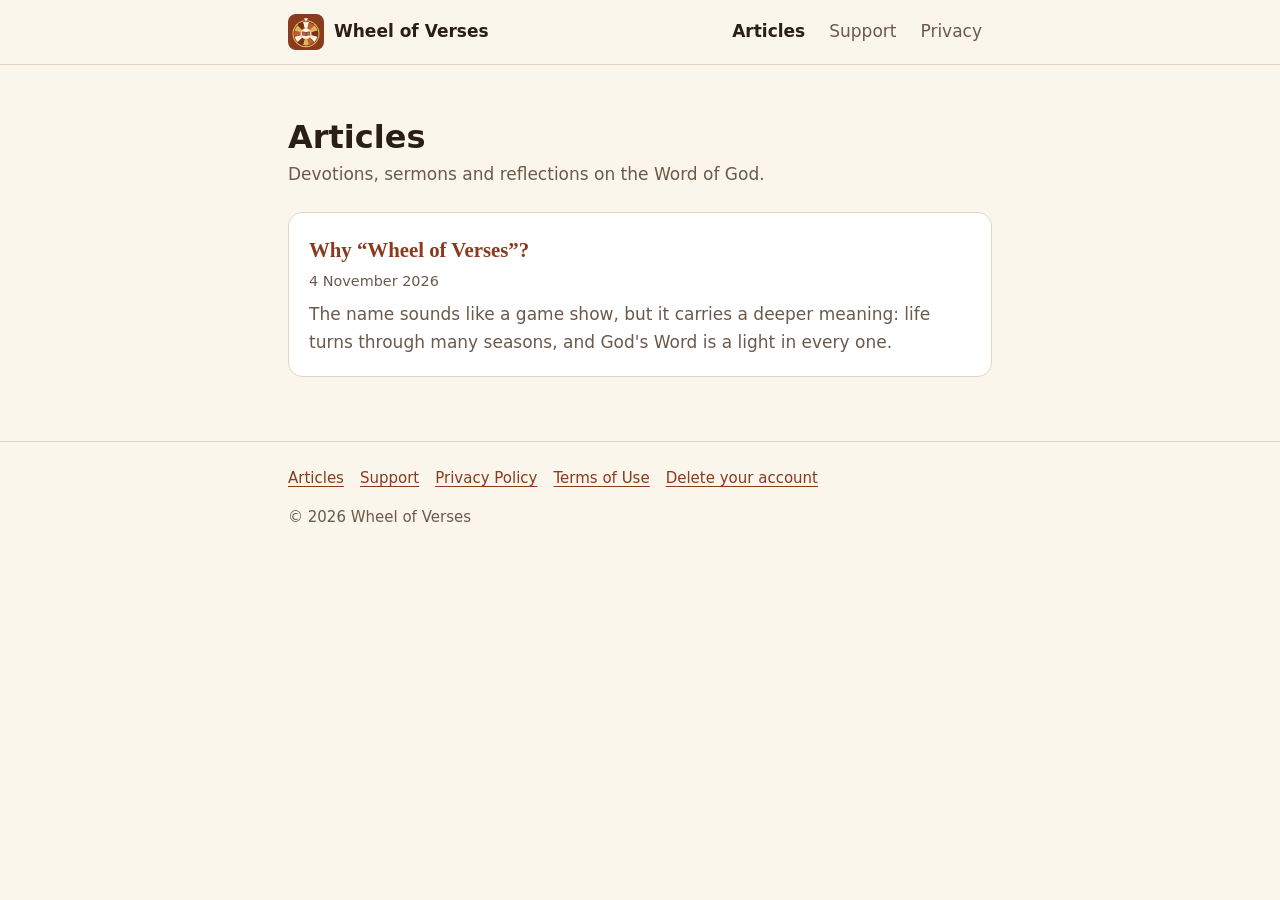
==== articles/index.html @ b849d462 "Initial Upload" ====
<!doctype html>
<html lang="en">
<head>
  <meta charset="utf-8">
  <meta name="viewport" content="width=device-width, initial-scale=1">
  <title>Articles – Wheel of Verses</title>
  <meta name="description" content="Devotions, sermons and articles from Wheel of Verses.">
  <link rel="icon" href="/assets/logo.svg" type="image/svg+xml">
  <link rel="apple-touch-icon" href="/assets/apple-touch-icon.png">
  <link rel="stylesheet" href="/assets/style.css">
</head>
<body>
  <header class="site-header">
    <div class="wrap">
      <a class="brand" href="/"><img src="/assets/logo.svg" alt="" width="36" height="36">Wheel of Verses</a>
      <nav class="nav" aria-label="Main">
        <a href="/articles/" aria-current="page">Articles</a>
        <a href="/support/">Support</a>
        <a href="/privacy/">Privacy</a>
      </nav>
    </div>
  </header>

  <main class="wrap doc">
    <h1>Articles</h1>
    <p class="updated">Devotions, sermons and reflections on the Word of God.</p>

    <!-- Newest first. To add an article, copy one <li> block and change the link, title, date and summary. -->
    <ul class="post-list">
      <li>
        <a href="/articles/why-wheel-of-verses/">
          <h2>Why “Wheel of Verses”?</h2>
          <p class="byline"><time datetime="2026-11-04">4 November 2026</time></p>
          <p>The name sounds like a game show, but it carries a deeper meaning: life turns through many seasons, and God's Word is a light in every one.</p>
        </a>
      </li>
    </ul>
  </main>

  <footer class="site-footer">
    <div class="wrap">
      <nav aria-label="Footer">
        <a href="/articles/">Articles</a>
        <a href="/support/">Support</a>
        <a href="/privacy/">Privacy Policy</a>
        <a href="/terms/">Terms of Use</a>
        <a href="/delete-account/">Delete your account</a>
      </nav>
      <p>© 2026 Wheel of Verses</p>
    </div>
  </footer>
</body>
</html>
---- assets/style.css ----
/* Wheel of Verses website. Same colours as the app (src/styles/base.css). */
:root {
  --bg: #fbf6ec;
  --surface: #ffffff;
  --surface-2: #f3eadb;
  --text: #2a1f17;
  --text-muted: #6b5a4b;
  --line: #e2d5c1;
  --primary: #8a3a1e;
  --primary-ink: #ffffff;
  --gold: #b8862a;
  --gold-soft: #f4e3bd;
  --focus: #1d5fa8;
  --font-ui: system-ui, -apple-system, 'Segoe UI', Roboto, 'Noto Sans', sans-serif;
  --font-verse: Georgia, 'Noto Serif', 'Times New Roman', serif;
  --radius: 14px;
  --max: 46rem;
}
@media (prefers-color-scheme: dark) {
  :root {
    --bg: #1b1612;
    --surface: #26201a;
    --surface-2: #322921;
    --text: #f4ebdd;
    --text-muted: #bfae98;
    --line: #463a2e;
    --primary: #e08a5f;
    --primary-ink: #1b1612;
    --gold: #e1b45a;
    --gold-soft: #4a3a1c;
    --focus: #8cc0ff;
  }
}

*, *::before, *::after { box-sizing: border-box; }
html { -webkit-text-size-adjust: 100%; }
body {
  margin: 0;
  background: var(--bg);
  color: var(--text);
  font-family: var(--font-ui);
  font-size: 17px;
  line-height: 1.6;
}
a { color: var(--primary); text-underline-offset: 3px; }
a:focus-visible, .btn:focus-visible { outline: 3px solid var(--focus); outline-offset: 3px; }
img { max-width: 100%; height: auto; }

.wrap { max-width: var(--max); margin: 0 auto; padding: 0 16px; }

/* Header and footer */
.site-header { border-bottom: 1px solid var(--line); background: var(--bg); }
.site-header .wrap { display: flex; align-items: center; justify-content: space-between; gap: 12px; min-height: 64px; flex-wrap: wrap; }
.brand { display: flex; align-items: center; gap: 10px; color: var(--text); text-decoration: none; font-weight: 700; }
.brand img { width: 36px; height: 36px; }
.nav { display: flex; gap: 4px; flex-wrap: wrap; }
.nav a { display: inline-flex; align-items: center; min-height: 44px; padding: 0 10px; text-decoration: none; color: var(--text-muted); border-radius: 8px; }
.nav a[aria-current='page'] { color: var(--text); font-weight: 600; }

.site-footer { border-top: 1px solid var(--line); margin-top: 64px; padding: 24px 0 40px; color: var(--text-muted); font-size: 15px; }
.site-footer nav { display: flex; flex-wrap: wrap; gap: 4px 16px; margin-bottom: 8px; }

/* Home page */
.hero { padding: 56px 0 32px; text-align: center; }
.hero img { width: 96px; height: 96px; }
.hero h1 { font-size: clamp(2rem, 7vw, 3rem); line-height: 1.15; margin: 16px 0 8px; }
.hero .lead { font-size: 1.15rem; color: var(--text-muted); margin: 0 auto 28px; max-width: 32rem; }
.verse {
  font-family: var(--font-verse);
  font-size: 1.2rem;
  background: var(--surface-2);
  border-left: 4px solid var(--gold);
  border-radius: 0 var(--radius) var(--radius) 0;
  padding: 16px 20px;
  margin: 32px 0;
}
.verse cite { display: block; font-family: var(--font-ui); font-style: normal; font-size: 0.9rem; color: var(--text-muted); margin-top: 6px; }

.stores { display: flex; gap: 12px; justify-content: center; flex-wrap: wrap; }
.btn {
  display: inline-flex; align-items: center; justify-content: center; gap: 8px;
  min-height: 52px; padding: 0 22px; border-radius: 999px;
  font-weight: 600; text-decoration: none;
  background: var(--primary); color: var(--primary-ink);
}
.btn--ghost { background: transparent; color: var(--text); border: 2px solid var(--line); }
.btn[aria-disabled='true'] { opacity: 0.6; pointer-events: none; }
.note { font-size: 0.9rem; color: var(--text-muted); }

.features { display: grid; gap: 16px; grid-template-columns: repeat(auto-fit, minmax(16rem, 1fr)); margin: 40px 0; padding: 0; list-style: none; }
.features li { background: var(--surface); border: 1px solid var(--line); border-radius: var(--radius); padding: 20px; }
.features h3 { margin: 0 0 6px; font-size: 1.1rem; }
.features p { margin: 0; color: var(--text-muted); }

/* Policy pages */
.doc { padding-top: 32px; }
.doc h1 { font-size: 2rem; line-height: 1.2; margin-bottom: 4px; }
.doc .updated { color: var(--text-muted); margin-top: 0; }
.doc h2 { font-size: 1.3rem; margin-top: 2em; }
.doc h3 { font-size: 1.1rem; margin-top: 1.5em; }
.doc table { width: 100%; border-collapse: collapse; margin: 16px 0; font-size: 0.95rem; }
.doc th, .doc td { text-align: left; vertical-align: top; padding: 10px; border-bottom: 1px solid var(--line); }
.doc th { background: var(--surface-2); }
.table-scroll { overflow-x: auto; }
.callout { background: var(--gold-soft); border-radius: var(--radius); padding: 16px 20px; margin: 24px 0; }
.steps li { margin-bottom: 6px; }

/* Articles */
.article { max-width: 40rem; margin: 0 auto; padding-top: 32px; }
.article-head { margin-bottom: 32px; }
.kicker { margin: 0 0 8px; font-size: 0.85rem; font-weight: 600; letter-spacing: 0.08em; text-transform: uppercase; }
.kicker a { text-decoration: none; }
.article h1 { font-family: var(--font-verse); font-size: clamp(2rem, 7vw, 2.75rem); line-height: 1.15; margin: 0 0 8px; }
.standfirst { font-size: 1.2rem; color: var(--text-muted); margin: 0 0 12px; }
.byline { font-size: 0.9rem; color: var(--text-muted); margin: 0; }
.article > p { font-family: var(--font-verse); font-size: 1.15rem; line-height: 1.75; }
.article > p.note { font-family: var(--font-ui); font-size: 0.9rem; }
.article h2 { font-size: 1.35rem; margin: 2em 0 0.5em; }
.article-cta { margin: 40px 0 24px; text-align: center; }

.post-list { list-style: none; padding: 0; margin: 24px 0; display: grid; gap: 16px; }
.post-list a { display: block; color: inherit; text-decoration: none; background: var(--surface); border: 1px solid var(--line); border-radius: var(--radius); padding: 20px; }
.post-list a:focus-visible { outline: 3px solid var(--focus); outline-offset: 3px; }
.post-list h2 { font-family: var(--font-verse); color: var(--primary); margin: 0 0 4px; font-size: 1.3rem; }
.post-list p { margin: 8px 0 0; color: var(--text-muted); }
.post-list .byline { margin-top: 0; }
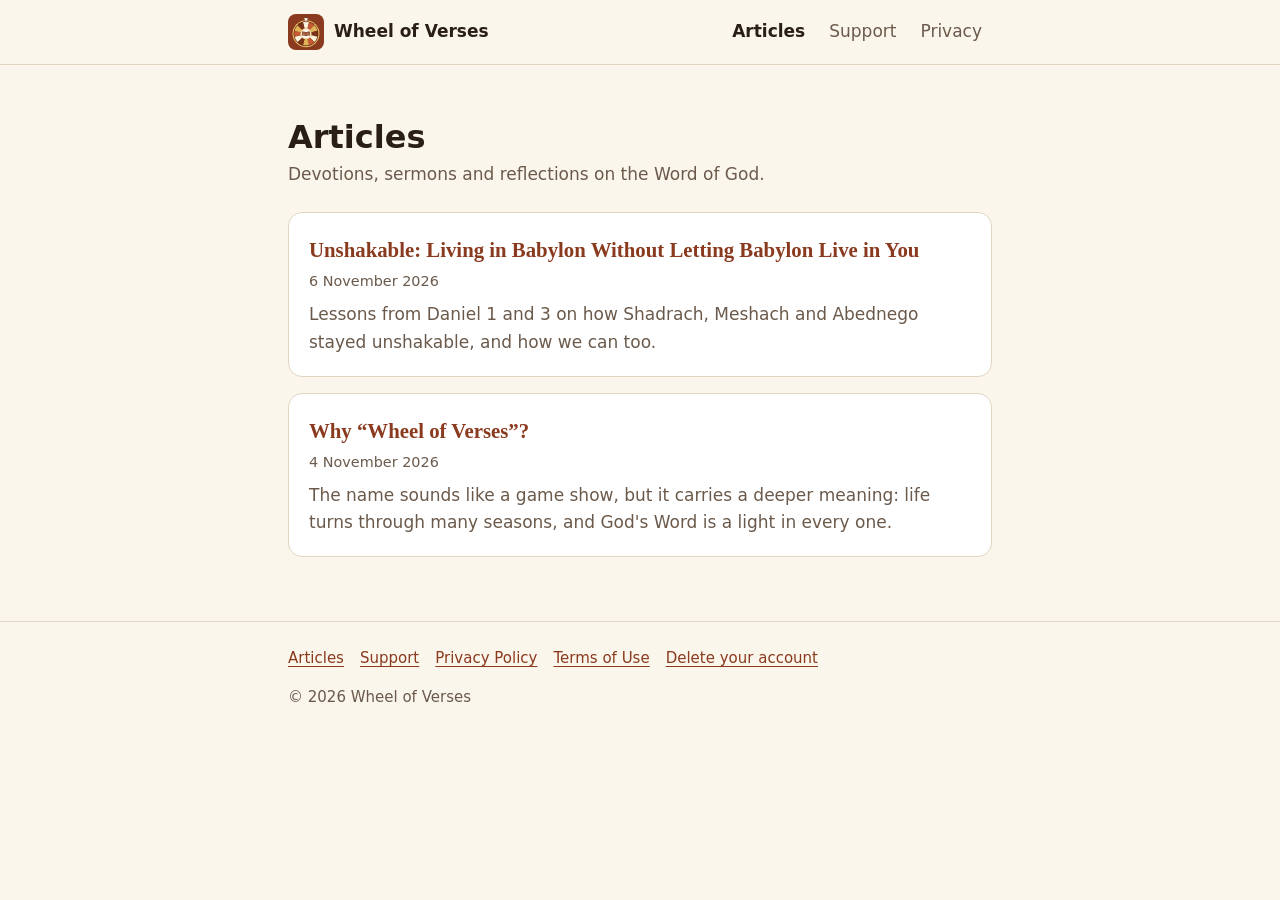
==== commit 1170873e: "add new Article" ====
--- a/articles/index.html
+++ b/articles/index.html
@@ -28,6 +28,13 @@
     <!-- Newest first. To add an article, copy one <li> block and change the link, title, date and summary. -->
     <ul class="post-list">
       <li>
+        <a href="/articles/unshakable/">
+          <h2>Unshakable: Living in Babylon Without Letting Babylon Live in You</h2>
+          <p class="byline"><time datetime="2026-11-06">6 November 2026</time></p>
+          <p>Lessons from Daniel 1 and 3 on how Shadrach, Meshach and Abednego stayed unshakable, and how we can too.</p>
+        </a>
+      </li>
+      <li>
         <a href="/articles/why-wheel-of-verses/">
           <h2>Why “Wheel of Verses”?</h2>
           <p class="byline"><time datetime="2026-11-04">4 November 2026</time></p>
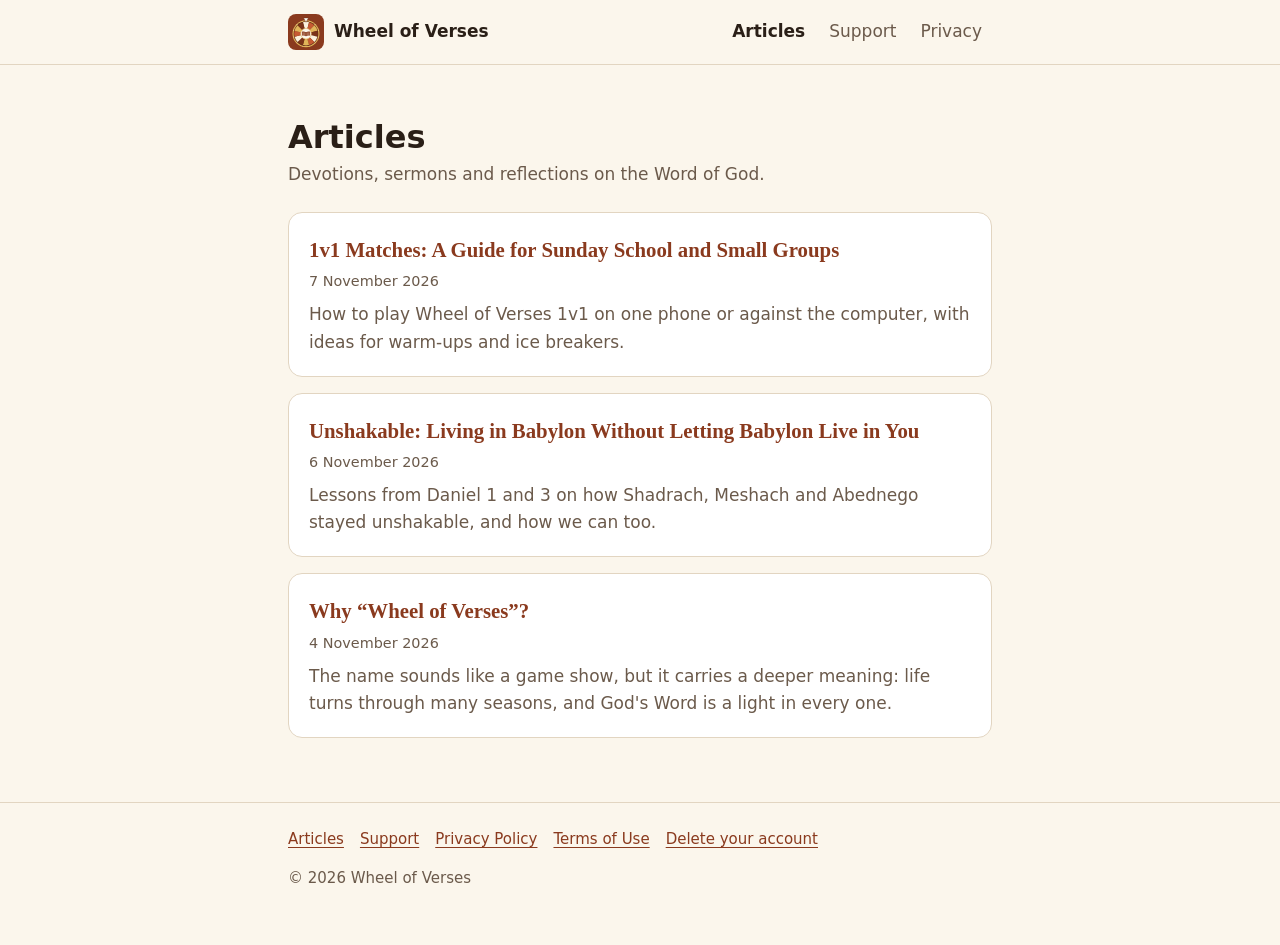
==== commit 8e2e6c10: "add 1v1 article" ====
--- a/articles/index.html
+++ b/articles/index.html
@@ -27,6 +27,13 @@
 
     <!-- Newest first. To add an article, copy one <li> block and change the link, title, date and summary. -->
     <ul class="post-list">
+      <li>
+        <a href="/articles/1v1-sunday-school-guide/">
+          <h2>1v1 Matches: A Guide for Sunday School and Small Groups</h2>
+          <p class="byline"><time datetime="2026-11-07">7 November 2026</time></p>
+          <p>How to play Wheel of Verses 1v1 on one phone or against the computer, with ideas for warm-ups and ice breakers.</p>
+        </a>
+      </li>
       <li>
         <a href="/articles/unshakable/">
           <h2>Unshakable: Living in Babylon Without Letting Babylon Live in You</h2>
--- a/assets/style.css
+++ b/assets/style.css
@@ -124,3 +124,7 @@
 .post-list h2 { font-family: var(--font-verse); color: var(--primary); margin: 0 0 4px; font-size: 1.3rem; }
 .post-list p { margin: 8px 0 0; color: var(--text-muted); }
 .post-list .byline { margin-top: 0; }
+
+.article > ul, .article > ol { font-family: var(--font-verse); font-size: 1.1rem; line-height: 1.65; padding-left: 1.4em; }
+.article li { margin-bottom: 8px; }
+.article h3 { font-size: 1.1rem; margin: 1.5em 0 0.4em; }
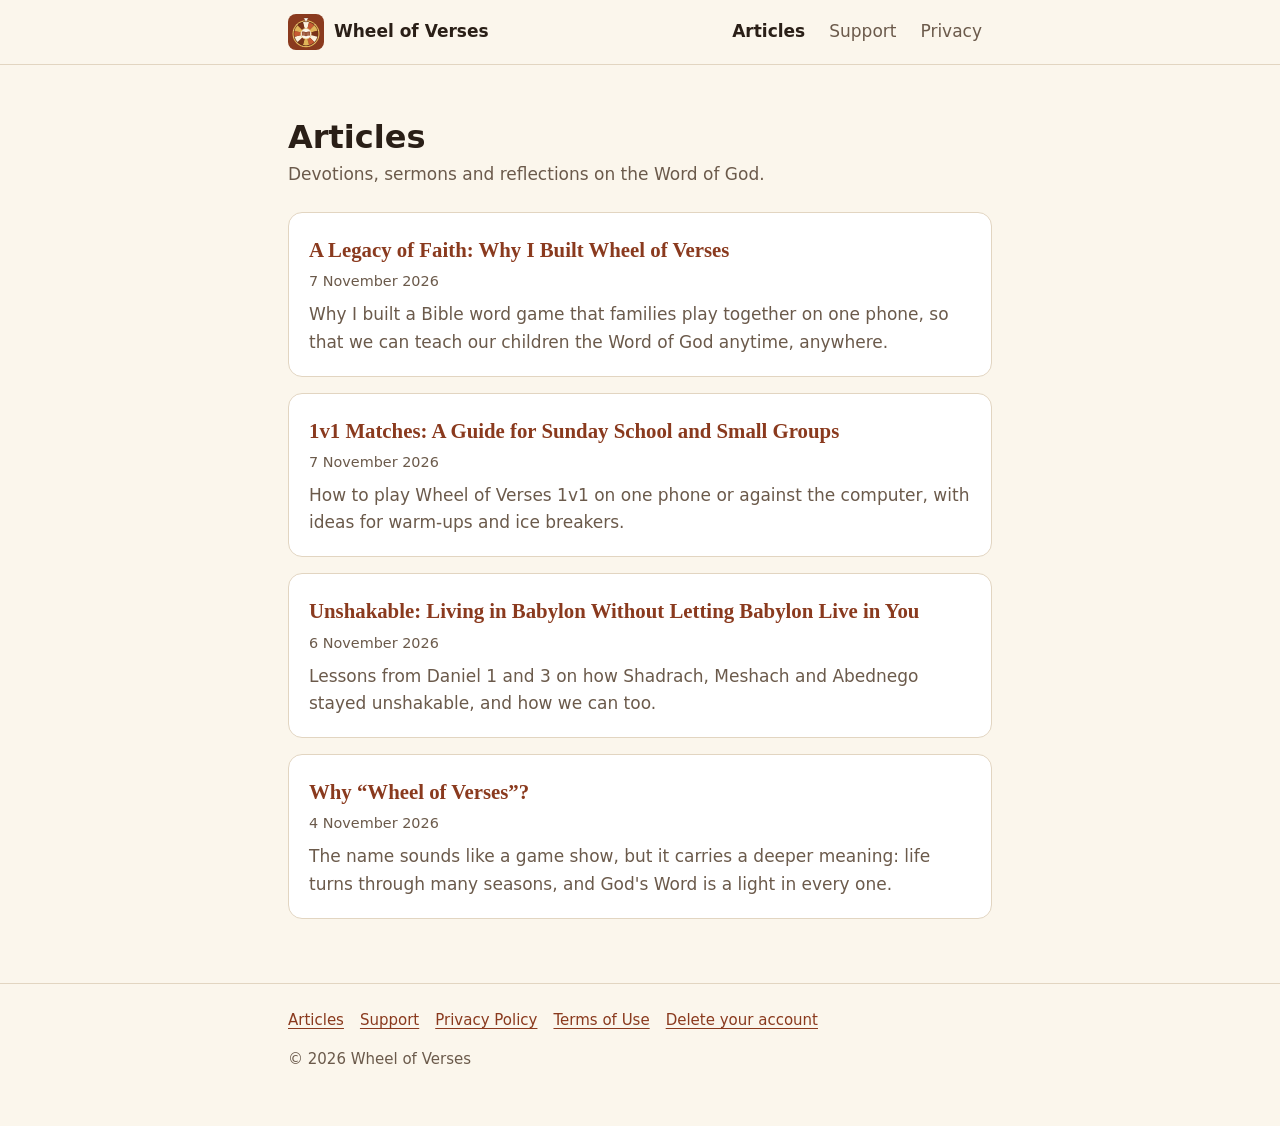
==== commit fc412f0d: "add why 1v1 article" ====
--- a/articles/index.html
+++ b/articles/index.html
@@ -27,6 +27,13 @@
 
     <!-- Newest first. To add an article, copy one <li> block and change the link, title, date and summary. -->
     <ul class="post-list">
+      <li>
+        <a href="/articles/legacy-of-faith/">
+          <h2>A Legacy of Faith: Why I Built Wheel of Verses</h2>
+          <p class="byline"><time datetime="2026-11-07">7 November 2026</time></p>
+          <p>Why I built a Bible word game that families play together on one phone, so that we can teach our children the Word of God anytime, anywhere.</p>
+        </a>
+      </li>
       <li>
         <a href="/articles/1v1-sunday-school-guide/">
           <h2>1v1 Matches: A Guide for Sunday School and Small Groups</h2>
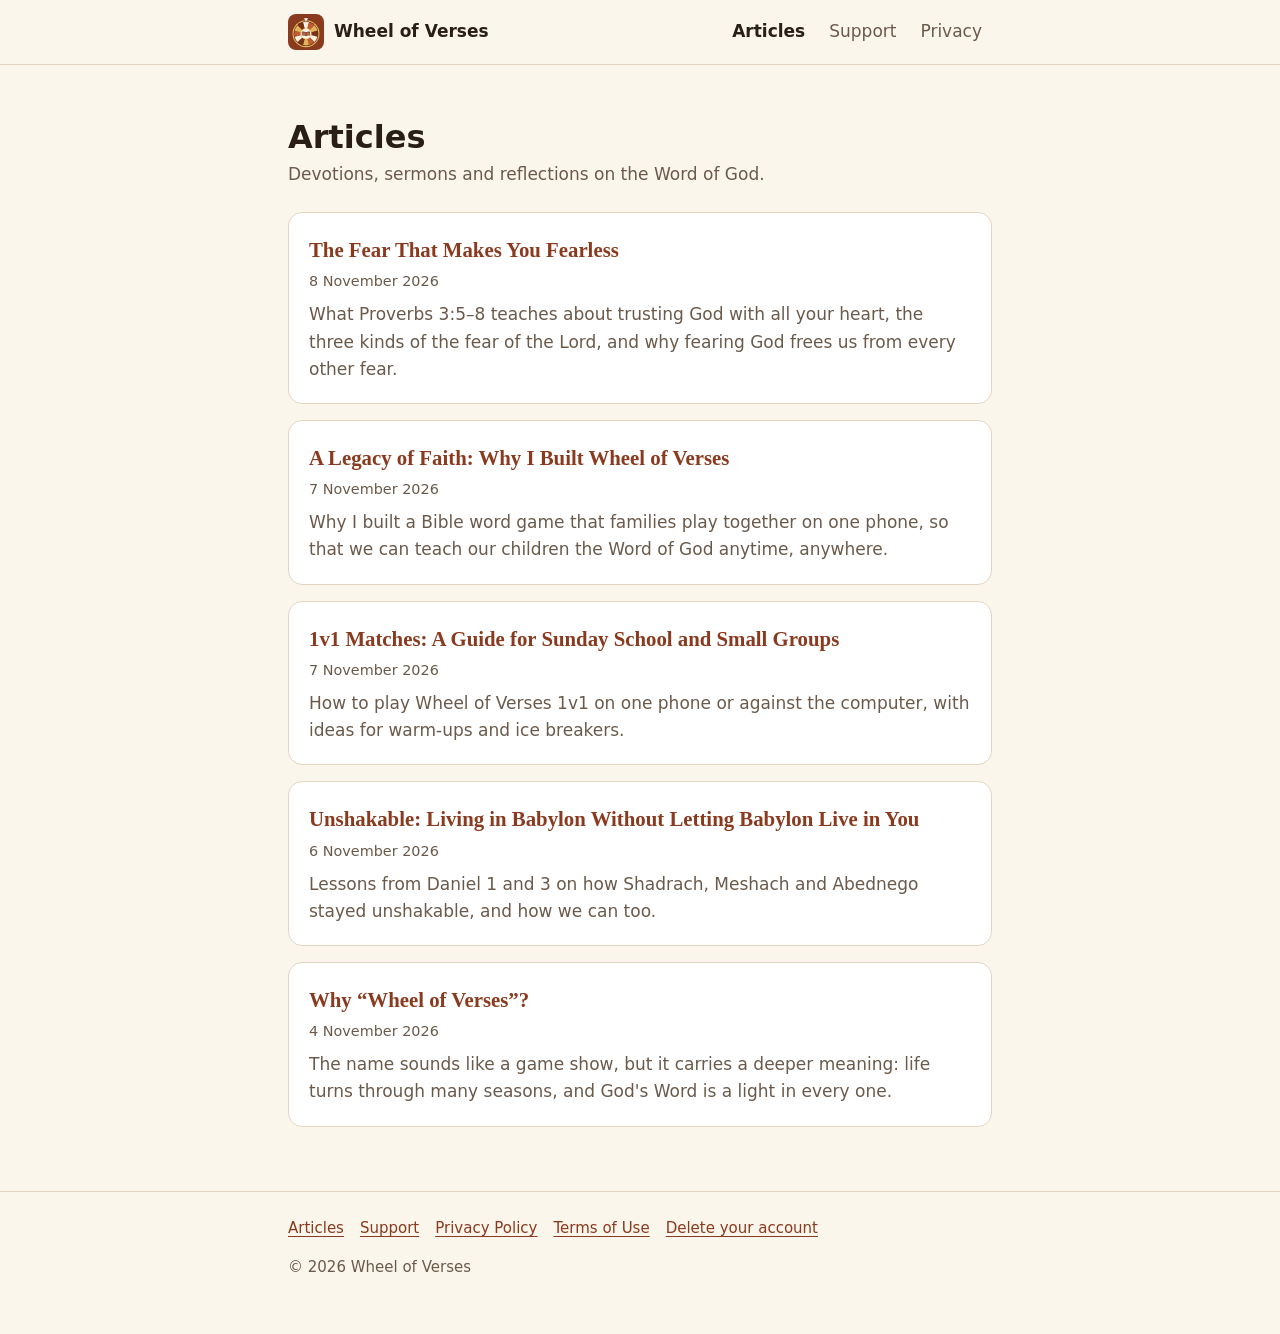
==== commit 298dae33: "add fear-fearless article" ====
--- a/articles/index.html
+++ b/articles/index.html
@@ -27,6 +27,13 @@
 
     <!-- Newest first. To add an article, copy one <li> block and change the link, title, date and summary. -->
     <ul class="post-list">
+      <li>
+        <a href="/articles/the-fear-that-makes-you-fearless/">
+          <h2>The Fear That Makes You Fearless</h2>
+          <p class="byline"><time datetime="2026-11-08">8 November 2026</time></p>
+          <p>What Proverbs 3:5–8 teaches about trusting God with all your heart, the three kinds of the fear of the Lord, and why fearing God frees us from every other fear.</p>
+        </a>
+      </li>
       <li>
         <a href="/articles/legacy-of-faith/">
           <h2>A Legacy of Faith: Why I Built Wheel of Verses</h2>
